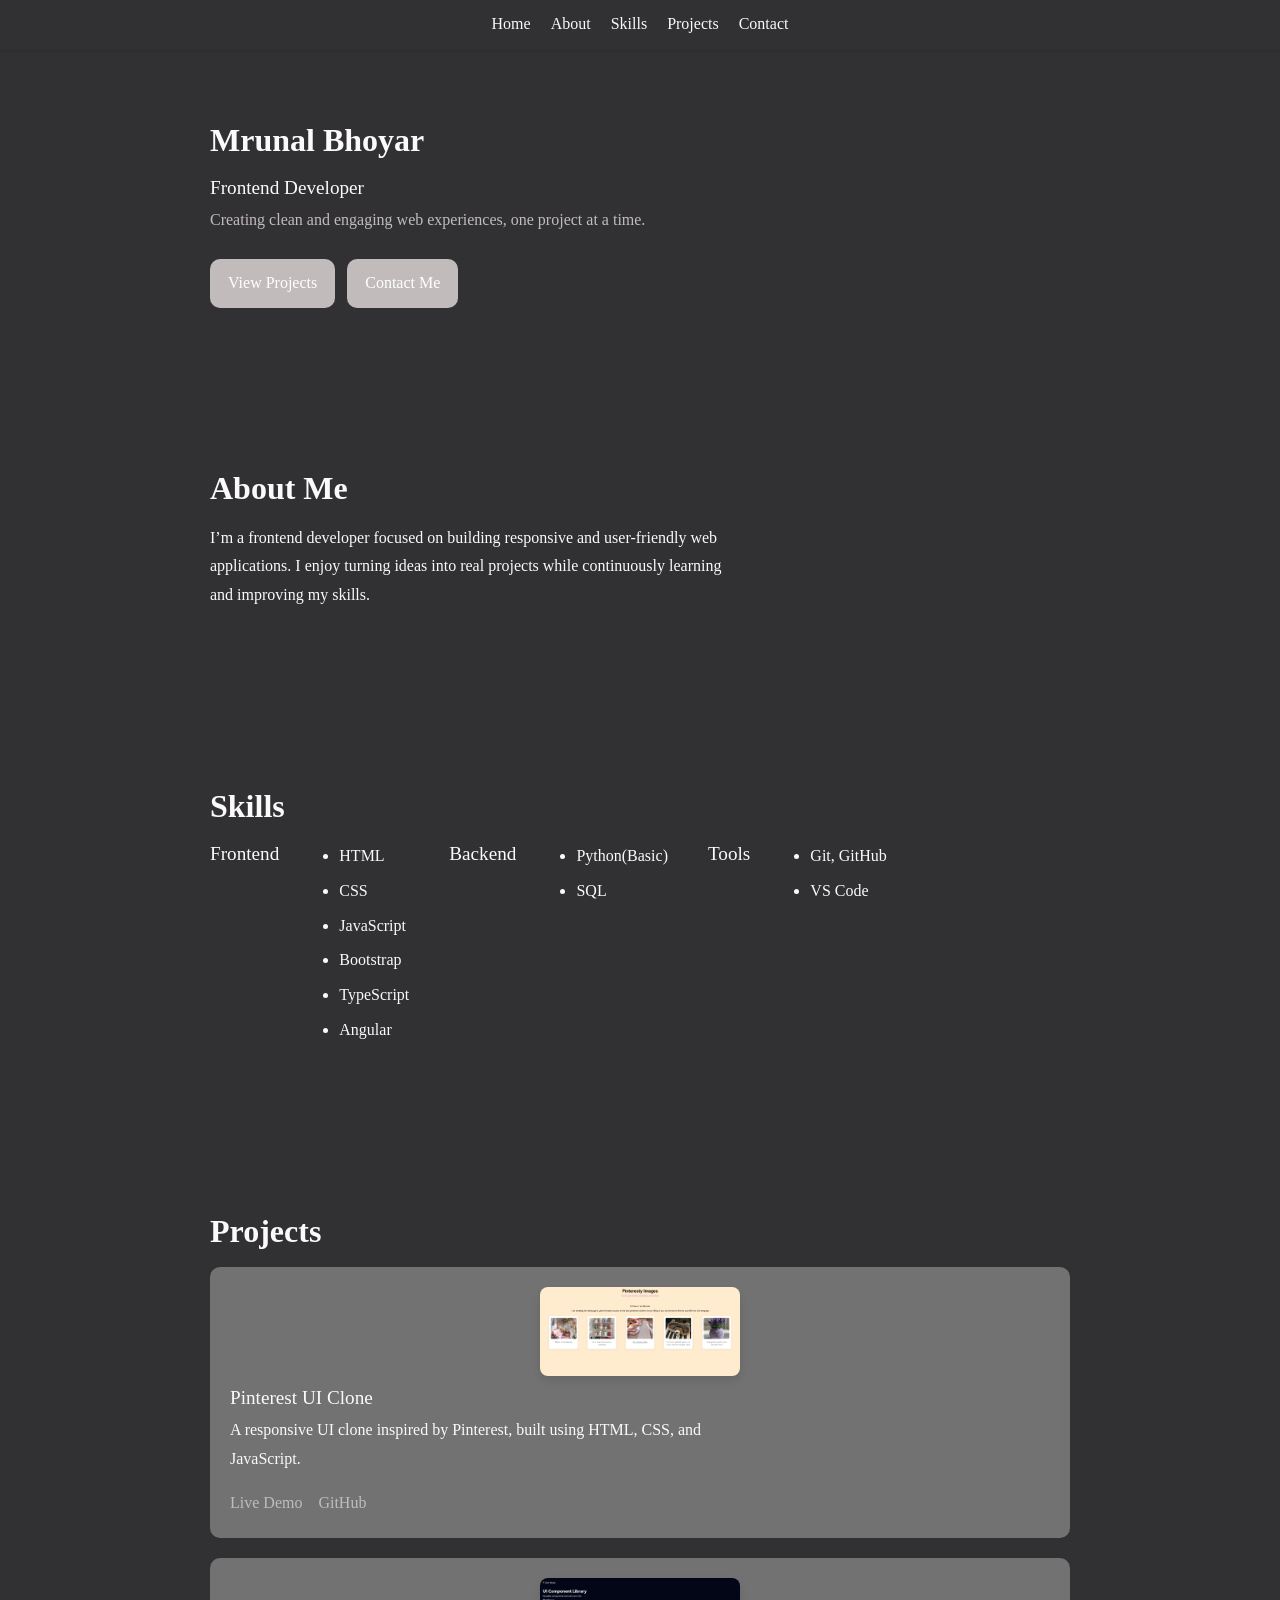
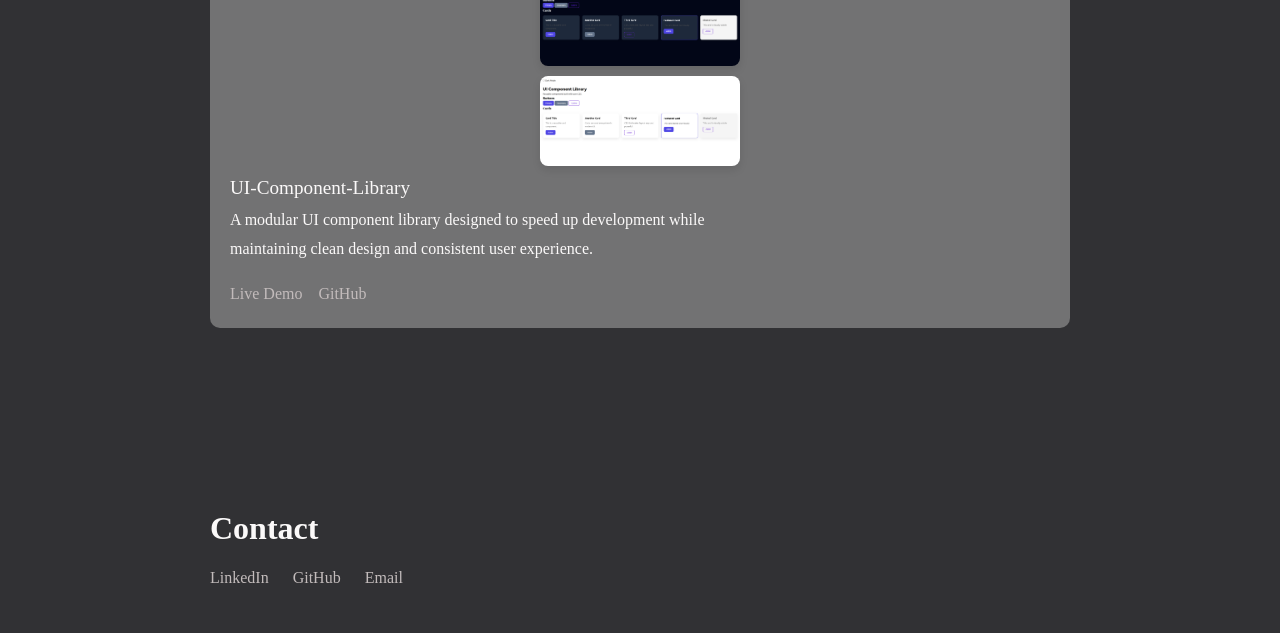
==== index.html @ 26de608b "Rename portfolio.html to index.html" ====
<!DOCTYPE html>
<html lang="en">
<head>
    <meta charset="UTF-8">
    <meta name="viewport" content="width=device-width, initial-scale=1.0">
    <title>Mrunal Bhoyar | Frontend Developer</title>
    <link rel="stylesheet" href="./portfolio.css">
</head>
<body>
    <nav class="navbar">
        <a href="#home">Home</a>
        <a href="#about-me">About</a>
        <a href="#skills">Skills</a>
        <a href="#projects">Projects</a>
        <a href="#contact">Contact</a>
    </nav>

    <header id="home">
        <h2>Mrunal Bhoyar</h2>
        <h3>Frontend Developer</h3>

        <p class="tagline">Creating clean and engaging web experiences, one project at a time.</p>
    
        <div class="actions">
        <a href="#projects" class="btn-primary">View Projects</a>
        <a href="#contact" class="btn-primary">Contact Me</a>
        </div>
    </header>
        
    <section id="about-me" class="section">
        <h2>About Me</h2>
        <p>I’m a frontend developer focused on building responsive and user-friendly web applications.
            I enjoy turning ideas into real projects while continuously learning and improving my skills.</p>
    </section>

    <section id="skills" class="section">
        <h2>Skills</h2>
        <div class="skills-group">
            <h3>Frontend</h3>
            <ul>
                <li>HTML</li>
                <li>CSS</li>
                <li>JavaScript</li>
                <li>Bootstrap</li>
                <li>TypeScript</li>
                <li>Angular</li>
            </ul>
            
            <h3>Backend</h3>
            <ul>
                <li>Python(Basic)</li>
                <li>SQL</li>
            </ul>
            
            <h3>Tools</h3>
            <ul>
                <li>Git, GitHub</li>
                <li>VS Code</li>
            </ul>
        </section>

    <section id="projects" class="section">
        <h2>Projects</h2>

        <div class="project">
            <img id="pinterest-thumb" src="./Images/Pinterest UI.png" alt="Pinterest UI Clone">
            <h3>Pinterest UI Clone</h3>
            <p>A responsive UI clone inspired by Pinterest, built using HTML, CSS,
        and JavaScript.</p>
        
            <div class="project-links">
                <a href="https://mru8.github.io/pinterest-ui-clone/" target="_blank">Live Demo</a>
                <a href="https://github.com/mru8/pinterest-ui-clone/" target="_blank">GitHub</a>
            </div>
        </div>

        <div class="project">
            <img id="ui-dark" src="./Images/UI Dark Mode.png" alt="UI-Component-Library (Dark Mode)">
            <img id="ui-light" src="./Images/UI Light Mode.png" alt="UI-Component-Library (Light Mode)">
            <h3>UI-Component-Library</h3>
            <p>A modular UI component library designed to speed up development while maintaining clean design and consistent user experience.</p>
            
            <div class="project-links">
                <a href="https://mru8.github.io/ui-component-library/" target="_blank">Live Demo</a>
                <a href="https://github.com/mru8" target="_blank">GitHub</a>
            </div>
        </div>
    </section>

    <section id="contact" class="section">
        <h2>Contact</h2>

        <div class="links">
            <a href="https://www.linkedin.com/in/mrunal-bhoyar-2a49402b4/" target="_blank">LinkedIn</a>
            <a href="https://github.com/mru8" target="_blank">GitHub</a>
            <a href="mailto:mrunalbhoyar841@gmail.com">Email</a>
        </div>
    </section>
    

</body>
</html>
---- portfolio.css ----
:root{
    --bg-color: #313134;
    --text-color: #fbf9f9;
    --muted-text: #c2bbbb;
    --primary-color: #c2bbbb;
    --max-width: 900px;
    --muted-color: #8fa1e8;  
}

/* #fff: white
#000: black
#f9f9f9: very light gray
#222/#333: dark gray text */

/* Reset default styles */
*{
    margin: 0;
    padding: 0;
    box-sizing: border-box;
}

body{
    font-family: Georgia, 'Times New Roman', Times, serif;
    background-color: var(--bg-color);
    color: var(--text-color);
    line-height: 1.8;
    font-size: 16px;
}

/* smooth scroll for any anchors */
html{
    scroll-behavior: smooth;
}

/* General layout */
header,
section{
    max-width: var(--max-width);
    margin: 0 auto;
    padding: 40px 20px;
}

/* Typography */
h1{
    font-size: 2.5rem;
    font-weight: 700;
}

h2{
    font-size: 2rem;
    font-weight: 600;
    margin-top: 40px;
    margin-bottom: 16px;
}

h3{
    font-size: 1.2rem;
    font-weight: 500;
    margin-bottom: 6px;
}

p{
    max-width: 65ch;
    margin-bottom: 1rem;
}

 
.tagline{
    color: var(--muted-text);
    margin-bottom: 24px;
}

/* Lists */
ul{
    padding-left: 20px;
}

li{
    margin-bottom: 6px;
}

/* Links */
a{
    color: var(--primary-color);
    text-decoration: none;
    font-weight: 500;
    transition: color 0.2s ease, text-decoration 0.2s ease;
}
/* text-decor:none in a{} removes browsers default underlines*/

a:hover{
    text-decoration: underline;
}

/* Buttons */
.btn-primary{
    display: inline-block;
    background-color: var(--primary-color);
    color: white;
    padding: 10px 18px;
    border-radius: 10px;
    font-weight: 500;
    transition: background-color 0.2s ease, transform 0.2s ease;
}

.btn-primary:hover{
    background-color: #080808;
    transform: translateY(-2px);
}

/* Headings Line-Height for consistency */
h1,
h2,
h3{
    line-height: 1.25;
}

/* Header actions buttons */
.actions{
    display: flex;
    gap: 12px;
}

.navbar{
    position: fixed;
    top: 0;
    left: 0;
    width: 100%;
    background-color: var(--bg-color);
    padding: 10px 20px;
    display: flex;
    justify-content: center;
    gap: 20px;
    z-index: 1000;
    box-shadow: 0 2px 5px rgba(0,0,0,0.1);
}

.navbar a{
    color: var(--text-color);
    text-decoration: none;
    font-weight: 500;
    transition: color 0.2s;
}

.navbar a:hover{
    color: var(--primary-color);
    text-decoration: underline;
}

html{
    scroll-behavior: smooth;
}

header,
section{
    padding-top: 80px;
}

/* Skills Section */
.skills-group{
    display: flex;
    flex-wrap: wrap;
    gap: 40px;
}

.skills-group ul{
    list-style-type: disc;
    padding-left: 20px;
}

/* Projects section */
.project{
    background-color: #727273;
    padding: 20px;
    border-radius: 10px;
    margin-bottom: 20px;
}

.project-links a{
    margin-right: 12px;
    font-weight: 500;
    color: var(--primary-color);
}

.project-links a:hover{
    text-decoration: underline;
}

/* Contact Section */
.links a{
    display: inline-block;
    margin-right: 20px;
    font-weight: 500;
    color: var(--primary-color);
}

.links a:hover{
    text-decoration: underline;
}

#pinterest-thumb{
    width: 100%;
    max-width: 200px;
    height: auto;
    border-radius: 8px;
    display: block;
    margin: 0 auto 10px;
    box-shadow: 0 4px 8px rgba(0,0,0,0.1);
}

/* MAKE WEBSITE RESPONSIVE */

@media (max-width: 768px){
    .skills-group{
        flex-direction: column;
        gap: 20px;
    }

    .actions{
        flex-direction: column;
        align-items: center;
        gap: 12px;
    }
    .actions.btn-primary{
        width: 80%;  
        text-align: center;
    }

    .project{
        width: 100%;
        padding: 15px;
    }
    .project-links a{
        display: inline-block;
        margin-bottom: 8px;
    }
}

/* GENERAL ADJUSTMENTS FOR SMALLER SCREENS */

@media (max-width: 480px){
    body{
        font-size: 15px;
        line-height: 1.6;
    }

    header,
    section{
        padding: 30px 15px;
    }

    h2{
        font-size: 1.6rem;
    }

    h3{
        font-size: 1.1rem;
    }

}

#ui-dark,
#ui-light{
    width: 100%;
    max-width: 200px;
    height: auto;
    border-radius: 8px;
    display: block;
    margin: 0 auto 10px;
    box-shadow: 0 4px 8px rgba(0,0,0,0.1);
}
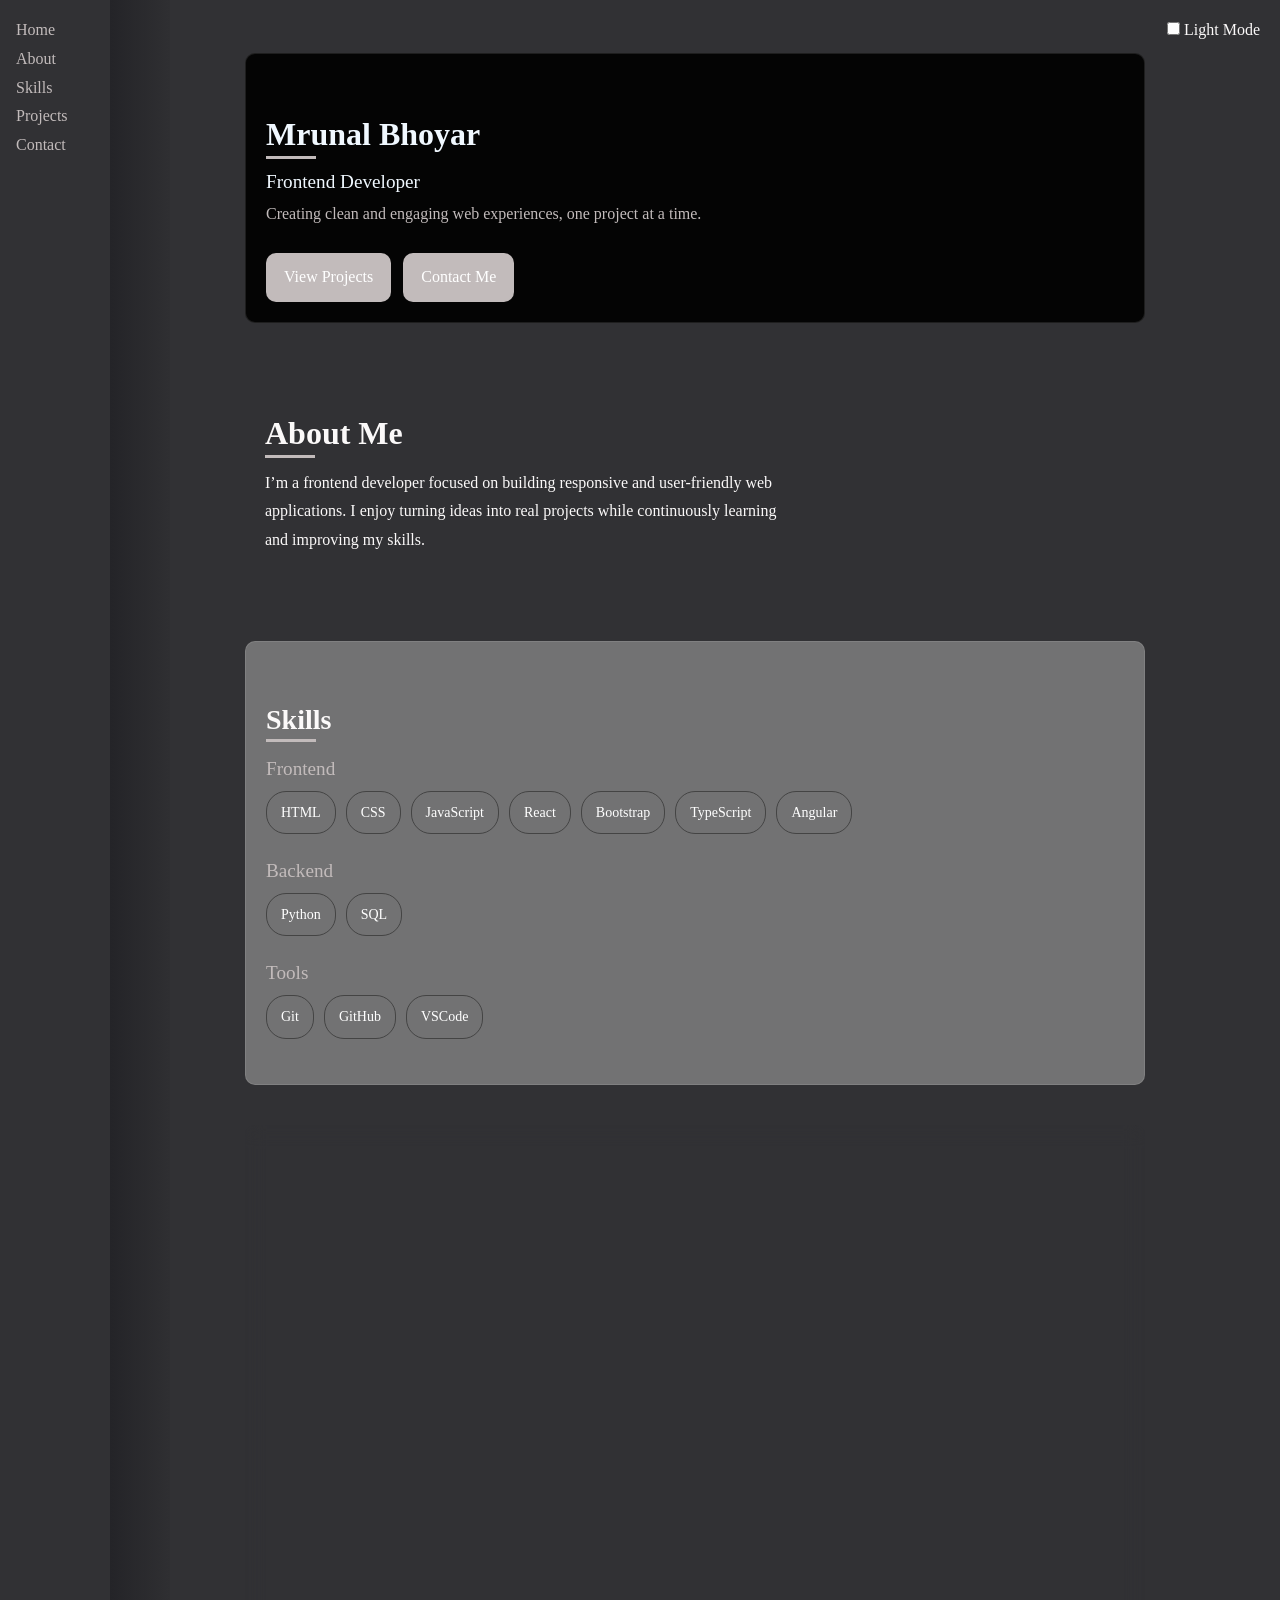
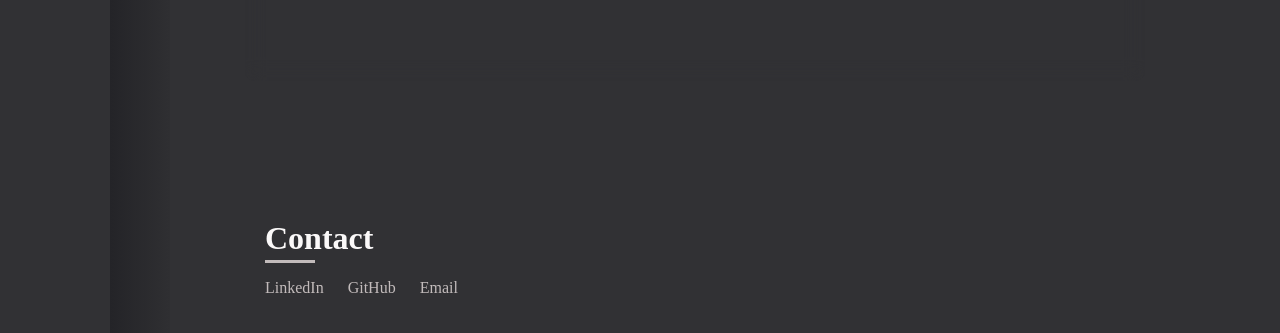
==== commit 52a7d97c: "Changed the visuals" ====
--- a/index.html
+++ b/index.html
@@ -4,10 +4,27 @@
     <meta charset="UTF-8">
     <meta name="viewport" content="width=device-width, initial-scale=1.0">
     <title>Mrunal Bhoyar | Frontend Developer</title>
-    <link rel="stylesheet" href="./portfolio.css">
+    <link rel="stylesheet" href="./CSS/base/base.css">
+    <link rel="stylesheet" href="./CSS/base/resp.css">
+    <link rel="stylesheet" href="./CSS/components/buttons.css">
+    <link rel="stylesheet" href="./CSS/components/headings.css">
+    <link rel="stylesheet" href="./CSS/components/img.css">
+    <link rel="stylesheet" href="./CSS/components/links.css">
+    <link rel="stylesheet" href="./CSS/layout/header.css">
+    <link rel="stylesheet" href="./CSS/layout/navbar.css">
+    <link rel="stylesheet" href="./CSS/sections/contact.css">
+    <link rel="stylesheet" href="./CSS/sections/projects.css">
+    <link rel="stylesheet" href="./CSS/sections/skills.css">
+    <link rel="stylesheet" href="./CSS/themes/themes.css">
 </head>
 <body>
-    <nav class="navbar">
+    
+    <div class="theme-toggle">
+        <input type="checkbox" id="theme-switch">
+        <label for="theme-switch">Light Mode</label>
+    </div>
+
+    <nav class="sidebar">
         <a href="#home">Home</a>
         <a href="#about-me">About</a>
         <a href="#skills">Skills</a>
@@ -15,7 +32,9 @@
         <a href="#contact">Contact</a>
     </nav>
 
-    <header id="home">
+<main class="page">
+    <div class="container">
+        <header id="home">
         <h2>Mrunal Bhoyar</h2>
         <h3>Frontend Developer</h3>
 
@@ -25,69 +44,99 @@
         <a href="#projects" class="btn-primary">View Projects</a>
         <a href="#contact" class="btn-primary">Contact Me</a>
         </div>
-    </header>
-        
-    <section id="about-me" class="section">
-        <h2>About Me</h2>
-        <p>I’m a frontend developer focused on building responsive and user-friendly web applications.
+        </header>
+   
+
+        <section id="about-me" class="section">
+            <h2>About Me</h2>
+            <p>I’m a frontend developer focused on building responsive and user-friendly web applications.
             I enjoy turning ideas into real projects while continuously learning and improving my skills.</p>
-    </section>
-
-    <section id="skills" class="section">
-        <h2>Skills</h2>
-        <div class="skills-group">
-            <h3>Frontend</h3>
-            <ul>
-                <li>HTML</li>
-                <li>CSS</li>
-                <li>JavaScript</li>
-                <li>Bootstrap</li>
-                <li>TypeScript</li>
-                <li>Angular</li>
-            </ul>
-            
-            <h3>Backend</h3>
-            <ul>
-                <li>Python(Basic)</li>
-                <li>SQL</li>
-            </ul>
-            
-            <h3>Tools</h3>
-            <ul>
-                <li>Git, GitHub</li>
-                <li>VS Code</li>
-            </ul>
         </section>
 
-    <section id="projects" class="section">
-        <h2>Projects</h2>
+        <section id="skills" class="section">
+            <h2>Skills</h2>
 
-        <div class="project">
-            <img id="pinterest-thumb" src="./Images/Pinterest UI.png" alt="Pinterest UI Clone">
-            <h3>Pinterest UI Clone</h3>
-            <p>A responsive UI clone inspired by Pinterest, built using HTML, CSS,
+            <div class="skill-category">
+                <h3>Frontend</h3>
+                <div class="skill-tags">
+                    <span>HTML</span>
+                    <span>CSS</span>
+                    <span>JavaScript</span>
+                    <span>React</span>
+                    <span>Bootstrap</span>
+                    <span>TypeScript</span>
+                    <span>Angular</span>
+                </div>
+            </div>
+
+            <div class="skill-category">
+                <h3>Backend</h3>
+                <div class="skill-tags">
+                    <span>Python</span>
+                    <span>SQL</span>
+                </div>
+            </div>
+
+            <div class="skill-category">
+                <h3>Tools</h3>
+                <div class="skill-tags">
+                    <span>Git</span>
+                    <span>GitHub</span>
+                    <span>VSCode</span>
+                </div>
+            </div>
+        </section>
+
+        <section id="projects" class="section">
+            <h2>Projects</h2>
+
+            <div class="project">
+                <div class="project-img">
+                    <img id="pinterest-thumb" src="./Images/Pinterest UI.png" alt="Pinterest UI Clone">
+                </div>
+
+                <div class="project-content">
+                    <h3>Pinterest UI Clone</h3>
+                    <p>A responsive UI clone inspired by Pinterest, built using HTML, CSS,
         and JavaScript.</p>
         
-            <div class="project-links">
-                <a href="https://mru8.github.io/pinterest-ui-clone/" target="_blank">Live Demo</a>
-                <a href="https://github.com/mru8/pinterest-ui-clone/" target="_blank">GitHub</a>
+                    <div class="project-links">
+                        <a href="https://mru8.github.io/pinterest-ui-clone/" target="_blank">Live Demo</a>
+                        <a href="https://github.com/mru8/pinterest-ui-clone/" target="_blank">GitHub</a>
+                    </div>
+                </div>                   
             </div>
-        </div>
 
-        <div class="project">
-            <img id="ui-dark" src="./Images/UI Dark Mode.png" alt="UI-Component-Library (Dark Mode)">
-            <img id="ui-light" src="./Images/UI Light Mode.png" alt="UI-Component-Library (Light Mode)">
-            <h3>UI-Component-Library</h3>
-            <p>A modular UI component library designed to speed up development while maintaining clean design and consistent user experience.</p>
+            <div class="project">
+                <div class="project-img">
+                    <div class="image-wrapper">
+                        <div class="mode mode-dark">
+                            <span>Dark Mode</span>
+                            <img id="ui-dark" src="./Images/UI Dark Mode.png" alt="UI-Component-Library (Dark Mode)">
+                        </div>
+
+                        <div class="mode mode-light">
+                            <span>Light Mode</span>
+                            <img id="ui-light" src="./Images/UI Light Mode.png" alt="UI-Component-Library (Light Mode)">
+                        </div>
+                    </div>
+                </div>
+
+                <div class="project-content">
+                    <h3>UI-Component-Library</h3>
+                <p>A modular UI component library designed to speed up development while maintaining clean design and consistent user experience.</p>
             
-            <div class="project-links">
-                <a href="https://mru8.github.io/ui-component-library/" target="_blank">Live Demo</a>
-                <a href="https://github.com/mru8" target="_blank">GitHub</a>
+                <div class="project-links">
+                    <a href="https://mru8.github.io/ui-component-library/" target="_blank">Live Demo</a>
+                    <a href="https://github.com/mru8" target="_blank">GitHub</a>
+                </div>
+                </div>
+                
             </div>
-        </div>
-    </section>
+        </section>
+    </div>
 
-    <section id="contact" class="section">
+     <section id="contact" class="section">
         <h2>Contact</h2>
 
         <div class="links">
@@ -96,6 +145,12 @@
             <a href="mailto:mrunalbhoyar841@gmail.com">Email</a>
         </div>
     </section>
+    </div>
+   
+    
+</main>
+
+    
     
 
 </body>
--- a/CSS/base/base.css
+++ b/CSS/base/base.css
@@ -0,0 +1,59 @@
+:root{
+    --bg-color: #313134;
+    --text-color: #fbf9f9;
+    --muted-text: #c2bbbb;
+    --primary-color: #c2bbbb;
+    --max-width: 900px;
+    --muted-color: #8fa1e8; 
+    --sidebar-width: 110px; 
+}
+
+/* Reset default styles */
+*{
+    margin: 0;
+    padding: 0;
+    box-sizing: border-box;
+}
+
+body{
+    font-family: Georgia, 'Times New Roman', Times, serif;
+    background-color: var(--bg-color);
+    color: var(--text-color);
+    line-height: 1.8;
+    font-size: 16px;
+}
+
+/* smooth scroll for any anchors */
+html{
+    scroll-behavior: smooth;
+}
+
+
+/* General layout */
+
+header,
+section{
+    max-width: var(--max-width);
+    margin: 0 auto;
+    padding: 30px 20px;
+/* 40 = top & bottom, 20 = right & left */
+/* if 4 values then top, right, bottom, left respectively */
+}
+
+.page{
+    margin-left: var(--sidebar-width);
+
+    /* To add a subtle left content gutter */
+    background: linear-gradient(
+        to right,
+        #242428 0,
+        #2f2f32 60px,
+        transparent 60px
+    );
+}
+
+.container{
+    max-width: 2200px;
+    /* controls line length */
+    padding: 3rem;
+}
--- a/CSS/base/resp.css
+++ b/CSS/base/resp.css
@@ -0,0 +1,51 @@
+
+/* MAKE WEBSITE RESPONSIVE */
+
+@media (max-width: 768px){
+    .skills-group{
+        flex-direction: column;
+        gap: 20px;
+    }
+
+    .actions{
+        flex-direction: column;
+        align-items: center;
+        gap: 12px;
+    }
+    .actions.btn-primary{
+        width: 80%;  
+        text-align: center;
+    }
+
+    .project{
+        width: 100%;
+        padding: 15px;
+    }
+    .project-links a{
+        display: inline-block;
+        margin-bottom: 8px;
+    }
+}
+
+/* GENERAL ADJUSTMENTS FOR SMALLER SCREENS */
+
+@media (max-width: 480px){
+    body{
+        font-size: 15px;
+        line-height: 1.6;
+    }
+
+    header,
+    section{
+        padding: 30px 15px;
+    }
+
+    h2{
+        font-size: 1.6rem;
+    }
+
+    h3{
+        font-size: 1.1rem;
+    }
+
+}
--- a/CSS/components/buttons.css
+++ b/CSS/components/buttons.css
@@ -0,0 +1,23 @@
+/* Buttons */
+.btn-primary{
+    display: inline-block;
+    background-color: var(--primary-color);
+    color: white;
+    padding: 10px 18px;
+    border-radius: 10px;
+    font-weight: 500;
+    transition: background-color 0.2s ease, transform 0.2s ease;
+}
+
+.btn-primary:hover{
+    background-color: #080808;
+    transform: translateY(-2px);
+    box-shadow: 0 4px 10px rgba(0, 0, 0, 0.2);
+}
+
+/* Header actions buttons */
+.actions{
+    display: flex;
+    gap: 12px;
+}
+
--- a/CSS/components/headings.css
+++ b/CSS/components/headings.css
@@ -0,0 +1,52 @@
+/* Typography */
+h1{
+    font-size: 2.5rem;
+    font-weight: 700;
+}
+
+h2{
+    font-size: 2rem;
+    font-weight: 600;
+    margin-top: 40px;
+    margin-bottom: 16px;
+}
+
+h3{
+    font-size: 1.2rem;
+    font-weight: 500;
+    margin-bottom: 6px;
+}
+
+p{
+    max-width: 65ch;
+    margin-bottom: 1rem;
+}
+
+ 
+
+
+/* Headings Line-Height for consistency */
+h1,
+h2,
+h3{
+    line-height: 1.25;
+}
+
+h2{
+    position: relative;
+}
+
+h2::after{
+    content: '';
+    position: absolute;
+    width: 50px;
+    height: 3px;
+    background-color: var(--primary-color);
+    bottom: -5px;
+    left: 0;
+    transition: width 0.3s;
+}
+h2:hover::after{
+    width: 100%;
+}
+
--- a/CSS/components/img.css
+++ b/CSS/components/img.css
@@ -0,0 +1,39 @@
+
+#pinterest-thumb,
+#ui-dark,
+#ui-light{
+    width: 100%;
+    max-width: 200px;
+    height: auto;
+    border-radius: 8px;
+    display: block;
+    margin: 0 auto 10px;
+    box-shadow: 0 4px 8px rgba(0,0,0,0.1);
+}
+
+.image-wrapper{
+    display: flex;
+    gap: 15px;
+    height: 100%;
+    margin-top: 20px;
+}
+
+.mode{
+    position: relative;
+}
+
+.mode span{
+    /* position: absolute; */
+    top: 8px;
+    left: 8px;
+    background: rgba(0,0,0,0.6) ;
+    color: white;
+    font-size: 12px;
+    padding: 4px 8px;
+    border-radius: 6px;
+}
+
+.mode img{
+    width: 220px;
+    border-radius: 10px;
+}
--- a/CSS/components/links.css
+++ b/CSS/components/links.css
@@ -0,0 +1,13 @@
+
+/* Links */
+a{
+    color: var(--primary-color);
+    text-decoration: none;
+    font-weight: 500;
+    transition: color 0.2s ease, text-decoration 0.2s ease;
+}
+/* text-decor:none in a{} removes browsers default underlines*/
+
+a:hover{
+    text-decoration: underline;
+}
--- a/CSS/layout/header.css
+++ b/CSS/layout/header.css
@@ -0,0 +1,21 @@
+.tagline{
+    color: var(--muted-text);
+    margin-bottom: 24px;
+    animation: fadeIn 2s ease forwards;
+    opacity: 0;
+}
+@keyframes fadeIn{
+    to {opacity: 1;}
+}
+
+header{
+    background-color: #040404;
+    color: aliceblue;
+    padding: 20px;
+    border-radius: 10px;
+    margin-bottom: 20px;
+    margin-top: 5px;
+    backdrop-filter: blur(10px);
+    border: 1px solid rgba(255, 255, 255, 0.1);
+    width: var(--max-width);
+}
--- a/CSS/layout/navbar.css
+++ b/CSS/layout/navbar.css
@@ -0,0 +1,13 @@
+
+.sidebar{
+    display: flex;
+    flex-direction:column;
+    width: var(--sidebar-width);
+    min-width: 50px;
+    height: fit-content;
+    position:fixed;
+    left: 0;
+    top: 0;
+
+    padding: 1rem;
+}
--- a/CSS/sections/contact.css
+++ b/CSS/sections/contact.css
@@ -0,0 +1,12 @@
+
+/* Contact Section */
+.links a{
+    display: inline-block;
+    margin-right: 20px;
+    font-weight: 500;
+    color: var(--primary-color);
+}
+
+.links a:hover{
+    text-decoration: underline;
+}
--- a/CSS/sections/projects.css
+++ b/CSS/sections/projects.css
@@ -0,0 +1,61 @@
+
+/* Projects section */
+#projects{
+    background-color: #727273;
+    padding: 20px;
+    border-radius: 10px;
+    margin-bottom: 20px;
+    margin-top: 40px;
+    backdrop-filter: blur(10px);
+    border: 1px solid rgba(255, 255, 255, 0.1);
+    display:grid;
+    width: var(--max-width);
+}
+
+.project img:hover{
+    transform: scale(1.05);
+    transition: transform 0.3s ease;
+}
+
+.project-links a{
+    margin-right: 12px;
+    font-weight: 500;
+    color: var(--primary-color);
+}
+
+.project-links a:hover{
+    text-decoration: underline;
+    color: black;
+}
+
+.project{
+    background-color: #2a2a32;
+    padding: 20px;
+    border-radius: 10px;
+    margin: 10px;
+    backdrop-filter: blur(10px);
+    border: 1px solid rgba(255, 255, 255, 0.1);
+    display:flex;
+    justify-content: space-between;
+    align-items: stretch;
+    /* makes both sides equal height */
+    gap: 20px;
+    width: 834px;
+}
+
+.project-content{
+    flex: 1;
+}
+
+.project-img{
+    flex: 1;
+    display: flex;
+}
+
+.project-img img{
+    width: 100%;
+    height: 100%;
+    object-fit: cover;
+    /* ensures image fills height */
+    border-radius: 10px;
+}
--- a/CSS/sections/skills.css
+++ b/CSS/sections/skills.css
@@ -0,0 +1,49 @@
+
+/* Skills Section */
+#skills{
+    background-color: #727273;
+    padding: 20px;
+    border-radius: 10px;
+    margin-bottom: 20px;
+    margin-top: 40px;
+    backdrop-filter: blur(10px);
+    border: 1px solid rgba(255, 255, 255, 0.1);
+    display:grid;
+    width: var(--max-width);
+}
+
+#skills h2{
+    font-size: 28px;
+    margin-bottom: 20px;
+}
+
+.skill-category{
+    margin-bottom: 25px;
+}
+
+.skill-category h3{
+    margin-bottom: 10px;
+    color: var(--primary-color);
+}
+
+.skill-tags{
+    display: flex;
+    flex-wrap: wrap;
+    gap: 10px;
+}
+
+.skill-tags span{
+    padding: 8px 14px;
+    border-radius: 20px;
+    background-color: #727273;
+    color: #fff;
+    font-size: 14px;
+    border: 1px solid #444;
+    transition: 0.3s ease;
+}
+
+.skill-tags span:hover{
+    background-color: var(--primary-color);
+    color: #000;
+    cursor: cell;
+}
--- a/CSS/themes/themes.css
+++ b/CSS/themes/themes.css
@@ -0,0 +1,8 @@
+.theme-toggle{
+    position: fixed;
+    top: 16px;
+    right: 20px;
+    z-index: 1000;              
+    /* z-index:1000; => above everything
+       position: fixed; => relative to viewport */
+}
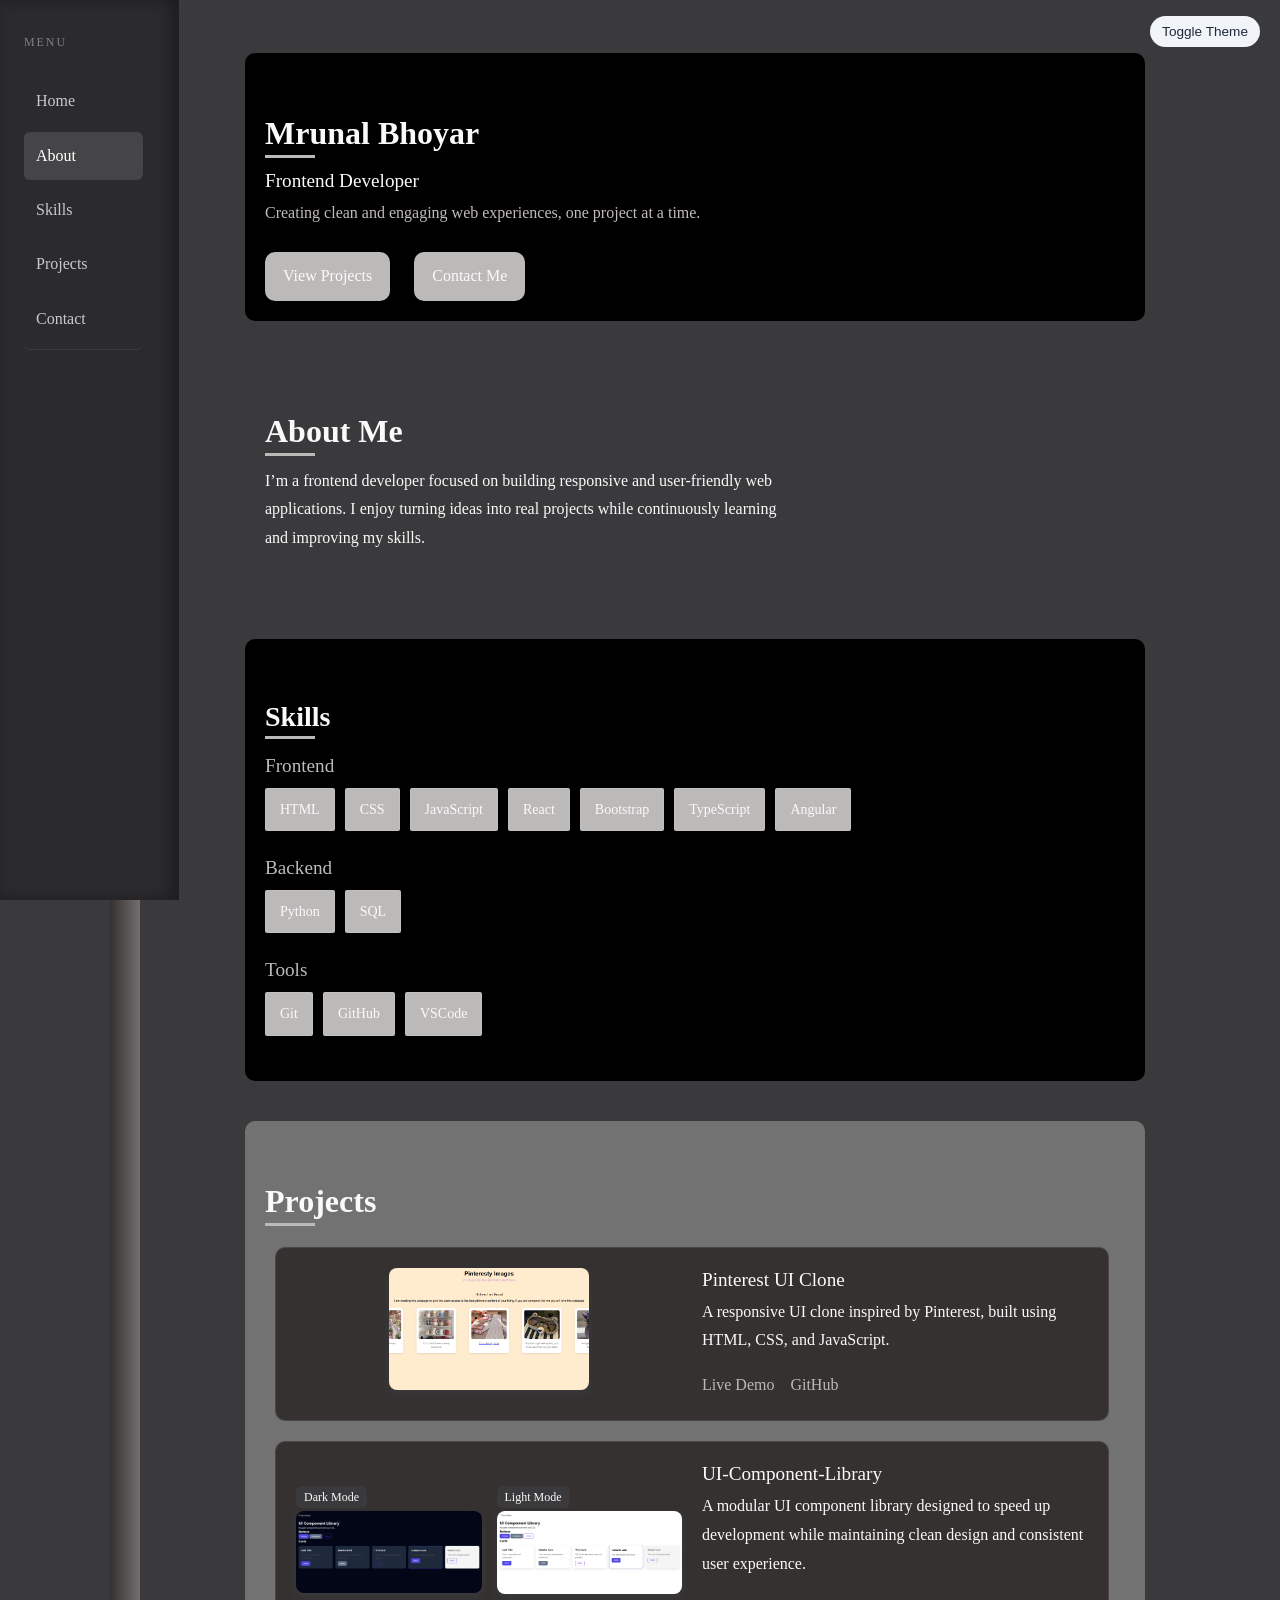
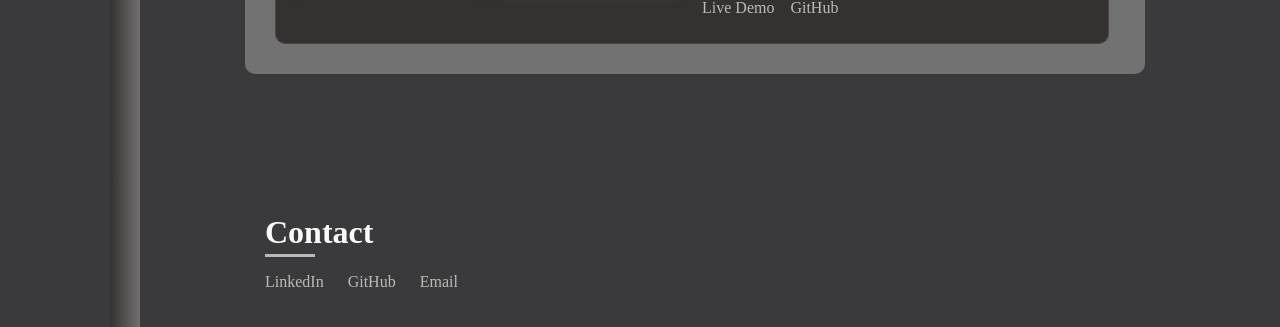
==== commit a29dc1dc: "Added light theme" ====
--- a/index.html
+++ b/index.html
@@ -19,17 +19,15 @@
 </head>
 <body>
     
-    <div class="theme-toggle">
-        <input type="checkbox" id="theme-switch">
-        <label for="theme-switch">Light Mode</label>
-    </div>
+    <nav class="sidebar">
+        <a class="active" href="#home">Home</a>
+        <a class="active" href="#about-me">About</a>
+        <a class="active" href="#skills">Skills</a>
+        <a class="active" href="#projects">Projects</a>
+        <a class="active" href="#contact">Contact</a>
 
-    <nav class="sidebar">
-        <a href="#home">Home</a>
-        <a href="#about-me">About</a>
-        <a href="#skills">Skills</a>
-        <a href="#projects">Projects</a>
-        <a href="#contact">Contact</a>
+        <button id="theme-toggle">Toggle Theme</button>
+
     </nav>
 
 <main class="page">
@@ -145,13 +143,8 @@
             <a href="mailto:mrunalbhoyar841@gmail.com">Email</a>
         </div>
     </section>
-    </div>
-   
-    
+    <!-- </div> -->
+    <script src="./JS/theme.js"></script>    
 </main>
-
-    
-    
-
 </body>
 </html>
--- a/CSS/base/base.css
+++ b/CSS/base/base.css
@@ -1,11 +1,15 @@
 :root{
-    --bg-color: #313134;
+    --pg-bg: #3a3a3c;
     --text-color: #fbf9f9;
     --muted-text: #c2bbbb;
-    --primary-color: #c2bbbb;
+    --primary-color: hsl(0, 2%, 73%);
     --max-width: 900px;
-    --muted-color: #8fa1e8; 
     --sidebar-width: 110px; 
+    --card-color: #353131;
+    --card-bg: black;
+    --button-hover: #746f6f;
+    --project-bg: #727273;
+    --border-shadow: rgba(255, 255, 255, 0.1);
 }
 
 /* Reset default styles */
@@ -17,11 +21,13 @@
 
 body{
     font-family: Georgia, 'Times New Roman', Times, serif;
-    background-color: var(--bg-color);
+    background-color: var(--pg-bg);
     color: var(--text-color);
     line-height: 1.8;
     font-size: 16px;
 }
+
+
 
 /* smooth scroll for any anchors */
 html{
@@ -46,9 +52,9 @@
     /* To add a subtle left content gutter */
     background: linear-gradient(
         to right,
-        #242428 0,
-        #2f2f32 60px,
-        transparent 60px
+        var(--card-color) 0,
+        var(--button-hover) 30px,
+        transparent 30px
     );
 }
 
@@ -56,4 +62,22 @@
     max-width: 2200px;
     /* controls line length */
     padding: 3rem;
+}
+
+#theme-toggle {
+    margin-left: auto;
+
+    background: #f1f5f9;
+    border: none;
+    padding: 8px 12px;
+    border-radius: 999px;
+
+    cursor: progress;
+    font-size: 0.85rem;
+    color: #1f2937;
+}
+
+/* Hover */
+#theme-toggle:hover{
+    background: #e2e8f0;
 }
--- a/CSS/components/buttons.css
+++ b/CSS/components/buttons.css
@@ -2,7 +2,7 @@
 .btn-primary{
     display: inline-block;
     background-color: var(--primary-color);
-    color: white;
+    color: var(--text-color);
     padding: 10px 18px;
     border-radius: 10px;
     font-weight: 500;
@@ -10,9 +10,9 @@
 }
 
 .btn-primary:hover{
-    background-color: #080808;
+    background-color: var(--button-hover);
     transform: translateY(-2px);
-    box-shadow: 0 4px 10px rgba(0, 0, 0, 0.2);
+    box-shadow: 0 4px 10px var(--pg-bg);
 }
 
 /* Header actions buttons */
--- a/CSS/components/img.css
+++ b/CSS/components/img.css
@@ -8,7 +8,7 @@
     border-radius: 8px;
     display: block;
     margin: 0 auto 10px;
-    box-shadow: 0 4px 8px rgba(0,0,0,0.1);
+    box-shadow: 0 4px 8px var(--pg-bg);
 }
 
 .image-wrapper{
@@ -26,8 +26,8 @@
     /* position: absolute; */
     top: 8px;
     left: 8px;
-    background: rgba(0,0,0,0.6) ;
-    color: white;
+    background: var(--pg-bg) ;
+    color: var(--text-color);
     font-size: 12px;
     padding: 4px 8px;
     border-radius: 6px;
@@ -36,4 +36,17 @@
 .mode img{
     width: 220px;
     border-radius: 10px;
+}
+
+.project-img{
+    flex: 1;
+    display: flex;
+}
+
+.project-img img{
+    width: 100%;
+    height: 100%;
+    object-fit: cover;
+    /* ensures image fills height */
+    border-radius: 10px;
 }
--- a/CSS/components/links.css
+++ b/CSS/components/links.css
@@ -5,9 +5,12 @@
     text-decoration: none;
     font-weight: 500;
     transition: color 0.2s ease, text-decoration 0.2s ease;
+    margin-right: 12px;
 }
 /* text-decor:none in a{} removes browsers default underlines*/
 
 a:hover{
     text-decoration: underline;
-}+    color: var(--text-color);
+}
+
--- a/CSS/layout/header.css
+++ b/CSS/layout/header.css
@@ -9,13 +9,27 @@
 }
 
 header{
-    background-color: #040404;
-    color: aliceblue;
+    background-color: var(--card-bg);
+    color: var(--text-color);
     padding: 20px;
     border-radius: 10px;
     margin-bottom: 20px;
     margin-top: 5px;
     backdrop-filter: blur(10px);
-    border: 1px solid rgba(255, 255, 255, 0.1);
+    border: 1px solid var;
     width: var(--max-width);
 }
+
+/* body.light-mode header{
+    background-color: rgb(212, 207, 207);
+    color: black;
+    padding: 16px 24px;
+    margin: 0;
+
+    width: 100%;
+    max-width: none;
+    border: none;
+    border-radius: 0;
+    backdrop-filter: none;
+    
+} */
--- a/CSS/layout/navbar.css
+++ b/CSS/layout/navbar.css
@@ -2,12 +2,74 @@
 .sidebar{
     display: flex;
     flex-direction:column;
+
     width: var(--sidebar-width);
-    min-width: 50px;
-    height: fit-content;
+    min-width: 180px;
+    height: 100vh;
+    /* height:100vh fixes incomplete feel */
+
     position:fixed;
     left: 0;
     top: 0;
 
+    padding:2rem 1.5rem;
+
+    background: #2b2b2e;
+    border-right: 1px solid rgba(255, 255, 255, 0.08);
+}
+
+.sidebar::before{
+    content: "MENU";
+    font-size: 0.75rem;
+    letter-spacing: 0.12rem;
+    color: rgba(255, 255, 255, 0.4);
+    margin-bottom: 1.5rem;
+}
+
+.sidebar a{
+    padding: 0.6rem 0.75rem;
+    margin-bottom: 0.4rem;
+
+    color: rgba(255, 255, 255, 0.75);
+    text-decoration: none;
+    font-size: 1rem;
+    border-radius: 6px;
+
+    transition: background 0.2s ease, color 0.2s ease;
+}
+
+.sidebar a:hover {
+    background: rgba(255, 255, 255, 0.08);
+    color: #ffffff;
+}
+
+.sidebar a.active{
+    background: rgba(255, 255, 255, 0.12);
+    color: #ffffff;
+    font-weight: 500;
+}
+
+.sidebar{
+    box-shadow: inset -8px 0 16px rgba(0, 0, 0, 0.35);
+}
+
+/* body.light-mode .sidebar{
+    display: flex;
+    flex-direction: row;
+    position: fixed;
     padding: 1rem;
+    margin: 10px;
+} */
+
+.sidebar a:nth-child(5){
+    margin-bottom: 1rem;
+    padding-bottom: 1rem;
+    border-bottom: 1px solid rgba(255, 255, 255, 0.08);
 }
+
+.sidebar a.active{
+    background: rgba(255, 255, 255, 0.12);
+    color: #ffffff;
+    font-weight: 500;
+}
+
--- a/CSS/sections/contact.css
+++ b/CSS/sections/contact.css
@@ -9,4 +9,6 @@
 
 .links a:hover{
     text-decoration: underline;
+    color: var(--text-color);
 }
+
--- a/CSS/sections/projects.css
+++ b/CSS/sections/projects.css
@@ -1,13 +1,13 @@
 
 /* Projects section */
 #projects{
-    background-color: #727273;
+    background-color: var(--project-bg);
     padding: 20px;
     border-radius: 10px;
     margin-bottom: 20px;
     margin-top: 40px;
     backdrop-filter: blur(10px);
-    border: 1px solid rgba(255, 255, 255, 0.1);
+    border: 1px solid var(--project-border);
     display:grid;
     width: var(--max-width);
 }
@@ -17,24 +17,14 @@
     transition: transform 0.3s ease;
 }
 
-.project-links a{
-    margin-right: 12px;
-    font-weight: 500;
-    color: var(--primary-color);
-}
-
-.project-links a:hover{
-    text-decoration: underline;
-    color: black;
-}
-
+/* #2a2a32 */
 .project{
-    background-color: #2a2a32;
+    background-color: var(--card-color) ;
     padding: 20px;
     border-radius: 10px;
     margin: 10px;
     backdrop-filter: blur(10px);
-    border: 1px solid rgba(255, 255, 255, 0.1);
+    border: 1px solid var(--border-shadow);
     display:flex;
     justify-content: space-between;
     align-items: stretch;
@@ -47,15 +37,3 @@
     flex: 1;
 }
 
-.project-img{
-    flex: 1;
-    display: flex;
-}
-
-.project-img img{
-    width: 100%;
-    height: 100%;
-    object-fit: cover;
-    /* ensures image fills height */
-    border-radius: 10px;
-}
--- a/CSS/sections/skills.css
+++ b/CSS/sections/skills.css
@@ -1,15 +1,20 @@
 
 /* Skills Section */
 #skills{
-    background-color: #727273;
+    background-color: var(--card-bg);
     padding: 20px;
     border-radius: 10px;
     margin-bottom: 20px;
     margin-top: 40px;
     backdrop-filter: blur(10px);
-    border: 1px solid rgba(255, 255, 255, 0.1);
+    border: 1px inset var(--skills-border);
     display:grid;
     width: var(--max-width);
+}
+
+#skills:hover{
+    transform: translateY(-2px);
+    box-shadow: 0 4px 10px var(--border-shadow);
 }
 
 #skills h2{
@@ -34,16 +39,17 @@
 
 .skill-tags span{
     padding: 8px 14px;
-    border-radius: 20px;
-    background-color: #727273;
-    color: #fff;
+    border-radius: 2px;
+    background-color: var(--primary-color);
+    color: var(--text-color);
     font-size: 14px;
-    border: 1px solid #444;
+    border: 1px solid var(--border-shadow);
     transition: 0.3s ease;
 }
 
 .skill-tags span:hover{
-    background-color: var(--primary-color);
-    color: #000;
+    background-color: var(--bg-color);
+    color: var(--text-color);
     cursor: cell;
+    border: 1px solid var(--button-hover);
 }
--- a/CSS/themes/themes.css
+++ b/CSS/themes/themes.css
@@ -1,8 +1,241 @@
-.theme-toggle{
+#theme-toggle{
     position: fixed;
     top: 16px;
     right: 20px;
     z-index: 1000;              
     /* z-index:1000; => above everything
        position: fixed; => relative to viewport */
+}
+
+body.light-mode{
+    --bg-page: #ffffff;
+    --text-main: #111827;
+    --text-muted: #6b7280;
+
+    --card-bg: #ffffff;
+    --card-border: rgba(0, 0, 0, 0.08);
+
+    --primary: #4f6ef7;
+}
+
+body.light-mode header{
+    background: transparent;
+    border: none;
+    border-radius: 0;
+
+    padding: 5rem 0 4rem;
+    margin-bottom: 3rem;
+
+    display: grid;
+    gap: 1.2rem;
+}
+
+
+body.light-mode header h2{
+    font-size: clamp(2.5rem, 4vw, 3.2rem);
+    font-weight: 700;
+    color: #1f2937;
+}
+
+body.light-mode header h3{
+    font-size: 1.25rem;
+    font-weight: 500;
+    color: #4b5563;
+}
+
+body.light-mode header .tagline{
+    max-width: 520px;
+    font-size: 1rem;
+    line-height: 1.7;
+    color: #6b7280;
+}
+
+/* Buttons */
+body.light-mode header .actions{
+    display: flex;
+    gap: 1rem;
+    margin-top: 1.5rem;
+}
+
+/* Primary */
+body.light-mode .btn-primary{
+    padding: 0.7rem 1.4rem;
+    border-radius: 10px;
+    font-weight: 500;
+}
+
+/* Filled button */
+body.light-mode .actions .btn-primary:first-child {
+    background: #2563eb;
+    color: #fff;
+}
+
+/* Outline button */
+body.light-mode .actions .btn-primary:last-child{
+    background: transparent;
+    color: #2563eb;
+    border: 1px solid rgba(37, 99, 235, 0.4);
+}
+
+/* Sections */
+
+body.light-mode .section{
+    padding: 3.5rem 0;
+    border-top: 1px solid rgba(0, 0, 0, 0.05);
+}
+
+body.light-mode .section h2{
+    font-size: 1.6rem;
+    font-weight: 600;
+    margin-bottom: 1rem;
+    color: #1f2937;
+}
+
+body.light-mode .section p{
+    max-width: 650px;
+    color: #4b5563;
+    line-height: 1.7;
+}
+
+/* Project Cards */
+body.light-mode .project{
+    background: #ffffff;
+    border-radius: 14px;
+    padding: 1.5rem;
+    box-shadow: 0 10px 25px rgba(0, 0, 0, 0.04);
+    margin-bottom: 2rem;
+}
+
+/* Skill tags */
+body.light-mode .skill-tags span{
+    background: #f1f5f9;
+    color: #1f2937;
+    padding: 6px 12px;
+    border-radius: 999px;
+    font-size: 0.85rem;
+}
+
+/* Contact section */
+body.light-mode #contact{
+    background: #f9fafb;
+}
+
+body.light-mode .links a{
+    color: #2563eb;
+    font-weight: 500;
+}
+
+body.light-mode .page{
+    margin-left: 0;
+    background: #f9fafb;
+}
+
+body.light-mode .container{
+    max-width: 1100px;
+    margin: 0 auto;
+    padding: 0 24px;
+}
+
+body.light-mode .sidebar{
+    position: sticky;
+    top: 0;
+    z-index: 100;
+
+    width: 100%;
+    height: 64px;
+
+    display: flex;
+    flex-direction:row;
+    align-items: center;
+    gap: 1rem;
+
+    padding: 0 2rem;
+    background: #ffffff;
+
+    border-bottom: 1px solid rgba(0, 0, 0, 0.08);
+    box-shadow: 0 4px 10px rgba(0, 0, 0, 0.02);
+}
+
+body.light-mode .sidebar a{
+    height: 64px;
+    display: flex;
+    align-items: center;
+
+    font-size: 0.95rem;
+    font-weight: 500;
+    line-height: 1;
+
+    color: #374151;
+    text-decoration: none;
+    position:relative;
+}
+
+
+
+/* Active underline style */
+body.light-mode .sidebar a::after{
+    content: "";
+    position: absolute;
+    left: 0;
+    bottom: -6px;
+    width: 0%;
+    height: 2px;
+    background: #2563eb;
+    transition: width 0.3s ease;
+}
+
+body.light-mode .sidebar a:hover::after{
+    width: 100%;
+}
+
+body.light-mode .page{
+    margin-left: 0;
+    padding-top: 64px;
+    /* padding top = navbar height */
+}
+
+/* Move toggle to right */
+body.light-mode #theme-toggle {
+    margin-left: auto;
+    position: static;
+
+    background: #f1f5f9;
+    border: none;
+    padding: 8px 16px;
+    border-radius: 99px;
+
+    cursor: pointer;
+    font-size: 0.85rem;
+    color: #1f2937;
+    white-space: nowrap;
+}
+
+/* Hover */
+body.light-mode #theme-toggle:hover{
+    background: #e2e8f0;
+}
+
+body.light-mode header{
+    padding-top: 4rem;
+}
+
+/* This forces all navbar links to behave exactly the same way */
+body.light-mode .sidebar a[href] {
+    display: flex !important;
+    align-items: center !important;
+    justify-content: center !important;
+    height: 64px !important;
+    margin: 0 !important;      /* Clears any accidental margins */
+    padding: 0 15px !important; 
+    position: relative !important;
+    top: 0 !important;         /* Forces it down if it's jumping up */
+    line-height: 64px !important; /* Forces text to the center of the bar */
+}
+
+/* This ensures the Toggle button doesn't mess with the vertical line */
+body.light-mode #theme-toggle {
+    margin-left: auto !important;
+    align-self: center !important;
+    position: relative !important;
+    top: 0 !important;
 }
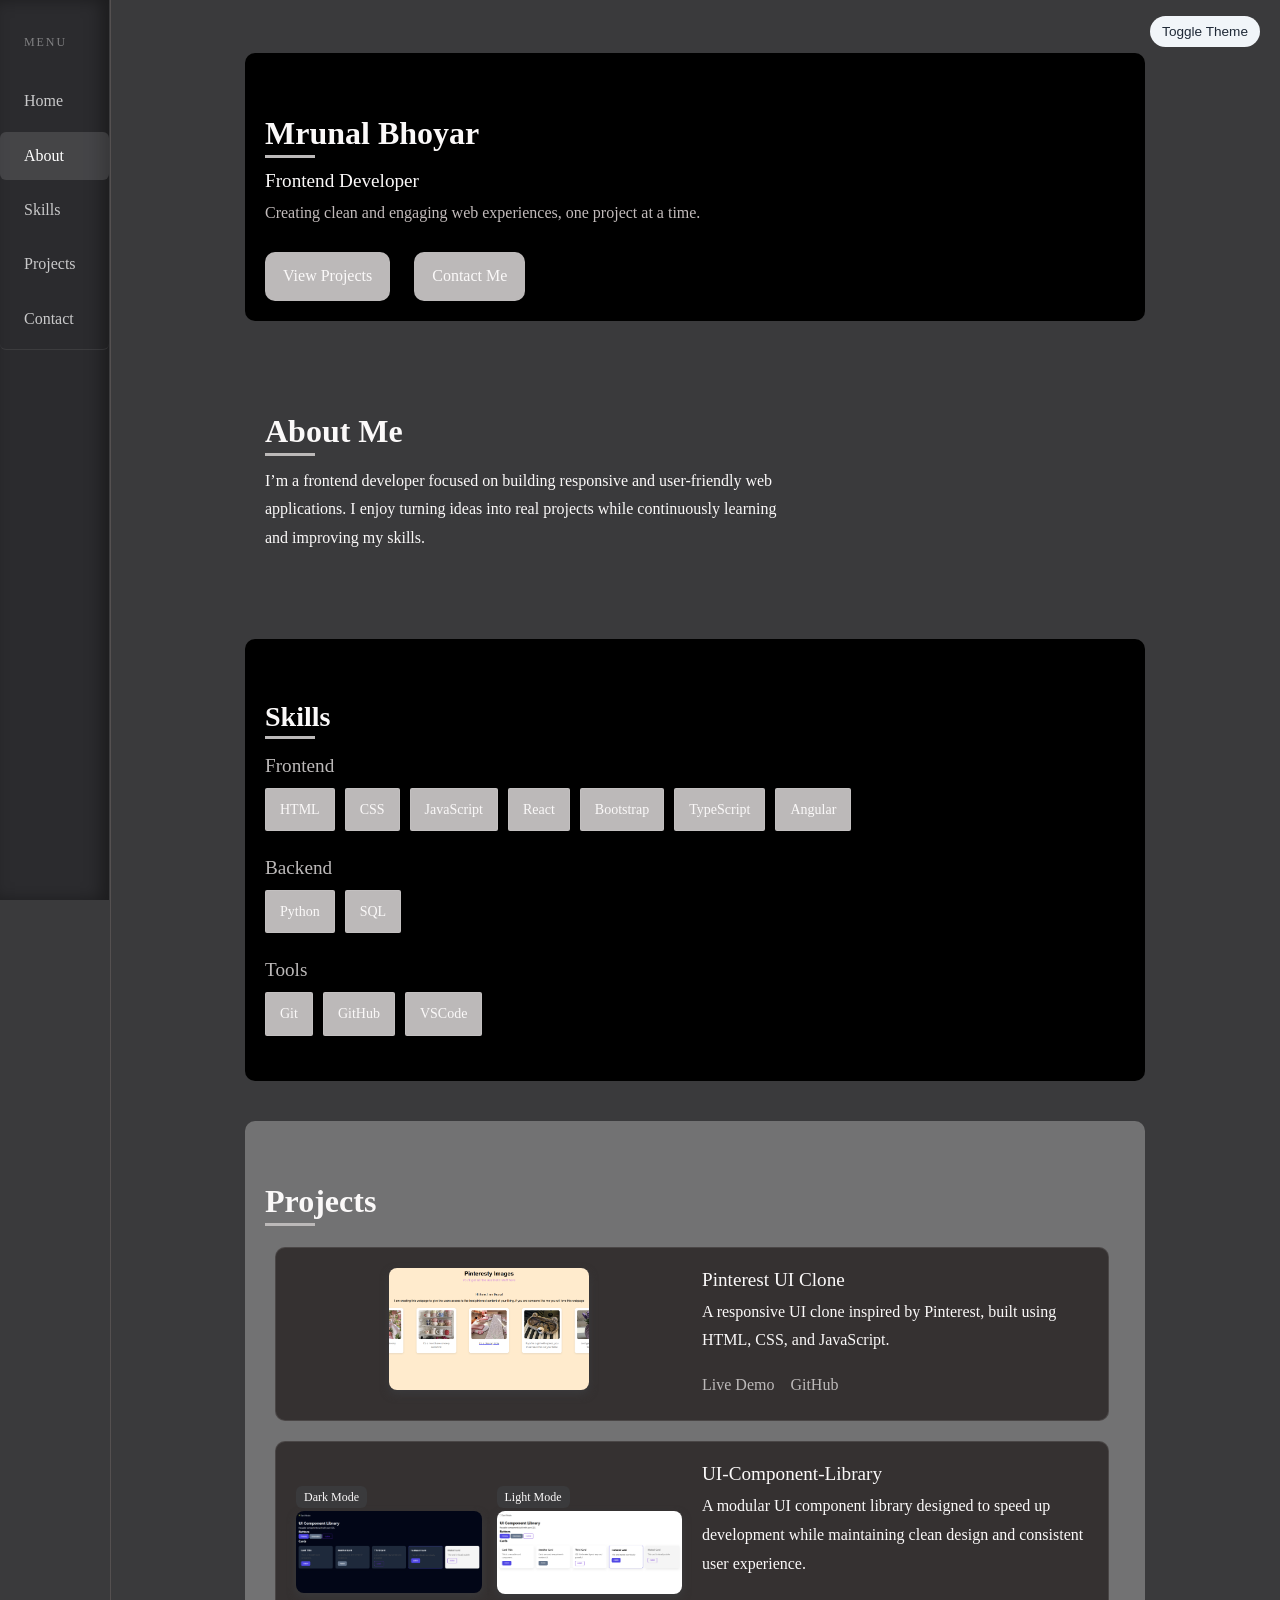
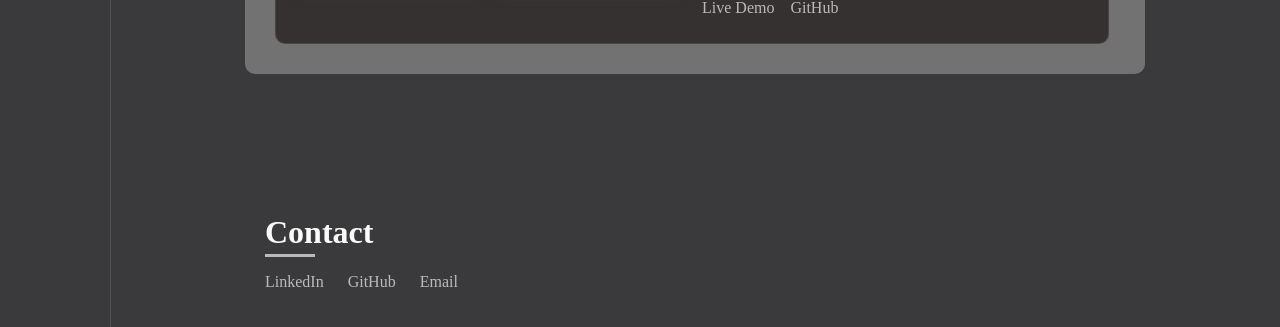
==== commit 3ec6be57: "Fixed responsiveness in light mode" ====
--- a/index.html
+++ b/index.html
@@ -21,10 +21,10 @@
     
     <nav class="sidebar">
         <a class="active" href="#home">Home</a>
-        <a class="active" href="#about-me">About</a>
-        <a class="active" href="#skills">Skills</a>
-        <a class="active" href="#projects">Projects</a>
-        <a class="active" href="#contact">Contact</a>
+        <a href="#about-me">About</a>
+        <a href="#skills">Skills</a>
+        <a href="#projects">Projects</a>
+        <a href="#contact">Contact</a>
 
         <button id="theme-toggle">Toggle Theme</button>
 
--- a/CSS/base/base.css
+++ b/CSS/base/base.css
@@ -36,31 +36,35 @@
 
 
 /* General layout */
+header {
+    position: relative;
+    z-index: 1;
+}
 
 header,
 section{
     max-width: var(--max-width);
     margin: 0 auto;
     padding: 30px 20px;
-/* 40 = top & bottom, 20 = right & left */
-/* if 4 values then top, right, bottom, left respectively */
+    width: 100%;
 }
 
 .page{
     margin-left: var(--sidebar-width);
+    width: calc(100% - var(--sidebar-width));
 
     /* To add a subtle left content gutter */
     background: linear-gradient(
         to right,
         var(--card-color) 0,
-        var(--button-hover) 30px,
-        transparent 30px
+        var(--button-hover) 1px,
+        transparent 1px
     );
+    min-height: 100vh;
 }
 
 .container{
     max-width: 2200px;
-    /* controls line length */
     padding: 3rem;
 }
 
@@ -77,7 +81,38 @@
     color: #1f2937;
 }
 
-/* Hover */
 #theme-toggle:hover{
     background: #e2e8f0;
+}
+
+img {
+    max-width: 100%;
+    height: auto;
+}
+
+/* for dark mode sidebar layout */
+body:not(.light-mode) .sidebar{
+    display: flex;
+    flex-direction: column;
+    width: var(--sidebar-width);
+    height: 100vh;
+    position: fixed;
+    left: 0;
+    top: 0;
+    z-index: 1000;
+    padding: 2rem 0;
+    background: #2b2b2e;
+    border-right: 1px solid rgba(255, 255, 255, 0.08);
+}
+
+body:not(.light-mode) .page {
+    margin-left: var(--sidebar-width);
+    width: calc(100% - var(--sidebar-width));
+}
+
+body:not(.light-mode) #theme-toggle {
+    position: fixed;
+    top: 16px;
+    right: 20px;
+    z-index: 1100;
 }
--- a/CSS/base/resp.css
+++ b/CSS/base/resp.css
@@ -1,51 +1,128 @@
-
-/* MAKE WEBSITE RESPONSIVE */
-
-@media (max-width: 768px){
-    .skills-group{
-        flex-direction: column;
-        gap: 20px;
+/* --- 1. TABLET & MOBILE (768px and below) --- */
+@media (max-width: 768px) {
+    
+    /* UNIVERSAL CHANGES (Both Modes) */
+    .container {
+        padding: 15px;
+        width: 100%;
     }
 
-    .actions{
+    .project {
+        width: 100% !important;
+        flex-direction: column !important; /* Stack image and text */
+        height: auto;
+        max-width: none;
+        margin: 10px 0;
+    }
+
+    .project-img, 
+    .project-content {
+        width: 100%;
+    }
+
+    .image-wrapper {
+        flex-direction: column;
+        gap: 15px;
+    }
+
+    .skill-tags {
+        justify-content: center;
+    }
+
+    #skills, #projects, header {
+        width: 100% !important;
+        max-width: none;
+        margin: 10px 0;
+    }
+
+    /* --- DARK MODE SPECIFIC (Keep Sidebar) --- */
+    body:not(.light-mode) .sidebar {
+        width: 70px; /* Slimmer for small screens */
+        position: fixed;
+        left: 0;
+        top: 0;
+        height: 100vh;
+        display: flex;
+        flex-direction: column;
+        padding: 1rem 0;
+    }
+
+    body:not(.light-mode) .sidebar a {
+        font-size: 11px;
+        padding: 10px 5px;
+        text-align: center;
+        white-space: normal; /* Allow text to wrap if name is long */
+    }
+
+    body:not(.light-mode) .page {
+        margin-left: 70px !important; 
+        width: calc(100% - 70px) !important;
+        padding-top: 0;
+    }
+
+    body:not(.light-mode) .actions {
         flex-direction: column;
         align-items: center;
-        gap: 12px;
+        width: 100%;
     }
-    .actions.btn-primary{
-        width: 80%;  
+
+    /* --- LIGHT MODE SPECIFIC (Top Bar Spacing) --- */
+    body.light-mode .sidebar {
+        height: auto;
+        padding: 0 10px;
+        flex-direction: row;
+        flex-wrap: wrap;
+        justify-content: center;
+        gap: 0.5rem;
+        font-size: 0.9rem;
+    }
+
+    body.light-mode .sidebar a {
+        font-size: 0.85rem;
+        padding: 5px !important;
+        height: auto !important;
+        line-height: normal !important;
+    }
+
+    body.light-mode .page {
+        margin-left: 0 !important;
+        width: 100% !important;
+    }
+
+    body.light-mode header {
+        padding: 3rem 1.5rem !important;
         text-align: center;
     }
 
-    .project{
+    body.light-mode header .actions {
+        flex-direction: column;
         width: 100%;
-        padding: 15px;
-    }
-    .project-links a{
-        display: inline-block;
-        margin-bottom: 8px;
     }
 }
 
-/* GENERAL ADJUSTMENTS FOR SMALLER SCREENS */
-
-@media (max-width: 480px){
-    body{
+/* --- 2. SMALL MOBILE (480px and below) --- */
+@media (max-width: 480px) {
+    body {
         font-size: 15px;
-        line-height: 1.6;
     }
 
-    header,
-    section{
-        padding: 30px 15px;
+    header, section {
+        padding: 25px 15px !important;
     }
 
-    h2{
-        font-size: 1.6rem;
+    h2 {
+        font-size: 1.5rem !important;
     }
 
-    h3{
-        font-size: 1.1rem;
+    /* Force buttons to be full width for easy tapping */
+    .btn-primary {
+        width: 100%;
+        text-align: center;
     }
-
-}
+    
+    /* Make the Light Mode toggle fit better */
+    body.light-mode #theme-toggle {
+        margin: 10px auto !important;
+        width: 90%;
+    }
+}
--- a/CSS/layout/navbar.css
+++ b/CSS/layout/navbar.css
@@ -4,15 +4,15 @@
     flex-direction:column;
 
     width: var(--sidebar-width);
-    min-width: 180px;
     height: 100vh;
-    /* height:100vh fixes incomplete feel */
 
     position:fixed;
     left: 0;
     top: 0;
 
-    padding:2rem 1.5rem;
+    z-index: 1000;
+
+    padding:2rem 0;
 
     background: #2b2b2e;
     border-right: 1px solid rgba(255, 255, 255, 0.08);
@@ -24,10 +24,22 @@
     letter-spacing: 0.12rem;
     color: rgba(255, 255, 255, 0.4);
     margin-bottom: 1.5rem;
+    margin-left: 1.5rem;
+    display: block;
 }
 
 .sidebar a{
-    padding: 0.6rem 0.75rem;
+    display: block;
+    /* This is making the link fill sidebar width */
+
+    padding: 0.6rem 1.5rem;
+    /* padding: 0.8rem 1.2rem; */
+    width: 100%;
+    white-space: nowrap;
+    /* to make sure text wont wrap awkwardly */
+
+    box-sizing: border-box;
+
     margin-bottom: 0.4rem;
 
     color: rgba(255, 255, 255, 0.75);
@@ -73,3 +85,6 @@
     font-weight: 500;
 }
 
+#theme-toggle{
+    z-index: 1001;
+}
--- a/CSS/sections/projects.css
+++ b/CSS/sections/projects.css
@@ -9,7 +9,8 @@
     backdrop-filter: blur(10px);
     border: 1px solid var(--project-border);
     display:grid;
-    width: var(--max-width);
+    max-width: var(--max-width);
+    width: 100%;
 }
 
 .project img:hover{
@@ -30,8 +31,12 @@
     align-items: stretch;
     /* makes both sides equal height */
     gap: 20px;
-    width: 834px;
+    max-width: 834px;
+    width: 100%;
+    display: flex;
+    flex-wrap: wrap;
 }
+
 
 .project-content{
     flex: 1;
--- a/CSS/sections/skills.css
+++ b/CSS/sections/skills.css
@@ -9,7 +9,8 @@
     backdrop-filter: blur(10px);
     border: 1px inset var(--skills-border);
     display:grid;
-    width: var(--max-width);
+    max-width: var(--max-width);
+    width: 100%;
 }
 
 #skills:hover{
--- a/CSS/themes/themes.css
+++ b/CSS/themes/themes.css
@@ -126,7 +126,7 @@
 }
 
 body.light-mode .page{
-    margin-left: 0;
+    /* margin-left: 0; */
     background: #f9fafb;
 }
 
@@ -137,40 +137,46 @@
 }
 
 body.light-mode .sidebar{
-    position: sticky;
+    position: fixed;
     top: 0;
-    z-index: 100;
+    left: 0;
+    z-index: 1000;
 
     width: 100%;
-    height: 64px;
+    height: 70px;
 
     display: flex;
     flex-direction:row;
     align-items: center;
-    gap: 1rem;
+    justify-content: center;
+    gap: 2rem;
 
     padding: 0 2rem;
     background: #ffffff;
-
-    border-bottom: 1px solid rgba(0, 0, 0, 0.08);
-    box-shadow: 0 4px 10px rgba(0, 0, 0, 0.02);
+    border-right: none;
+    border-bottom: 1px solid rgba(0, 0, 0, 0.01);
+    box-shadow: 0 2px 10px rgba(0, 0, 0, 0.05);
 }
 
 body.light-mode .sidebar a{
-    height: 64px;
-    display: flex;
+    height: auto;
+    width: auto;
+    display: inline-flex;
     align-items: center;
+    padding: 0.5rem 1 rem;
 
     font-size: 0.95rem;
     font-weight: 500;
-    line-height: 1;
+    /* line-height: 1; */
 
     color: #374151;
     text-decoration: none;
-    position:relative;
-}
-
-
+    /* position:relative; */
+}
+
+body.light-mode .sidebar::before{
+    display: none;
+}
 
 /* Active underline style */
 body.light-mode .sidebar a::after{
@@ -189,14 +195,15 @@
 }
 
 body.light-mode .page{
-    margin-left: 0;
-    padding-top: 64px;
+    margin-left: 0 !important;
+    width: 100%;
+    padding-top: 80px;
     /* padding top = navbar height */
 }
 
 /* Move toggle to right */
 body.light-mode #theme-toggle {
-    margin-left: auto;
+    /* margin-left: auto;
     position: static;
 
     background: #f1f5f9;
@@ -207,7 +214,17 @@
     cursor: pointer;
     font-size: 0.85rem;
     color: #1f2937;
-    white-space: nowrap;
+    white-space: nowrap; */
+
+    position: static;
+    margin-left: 2rem;
+    background: #f1f5f9;
+    border: none;
+    padding: 8px 16px;
+    border-radius: 99px;
+    color: #1f2937;
+    cursor: pointer;
+
 }
 
 /* Hover */
@@ -238,4 +255,4 @@
     align-self: center !important;
     position: relative !important;
     top: 0 !important;
-}+}
